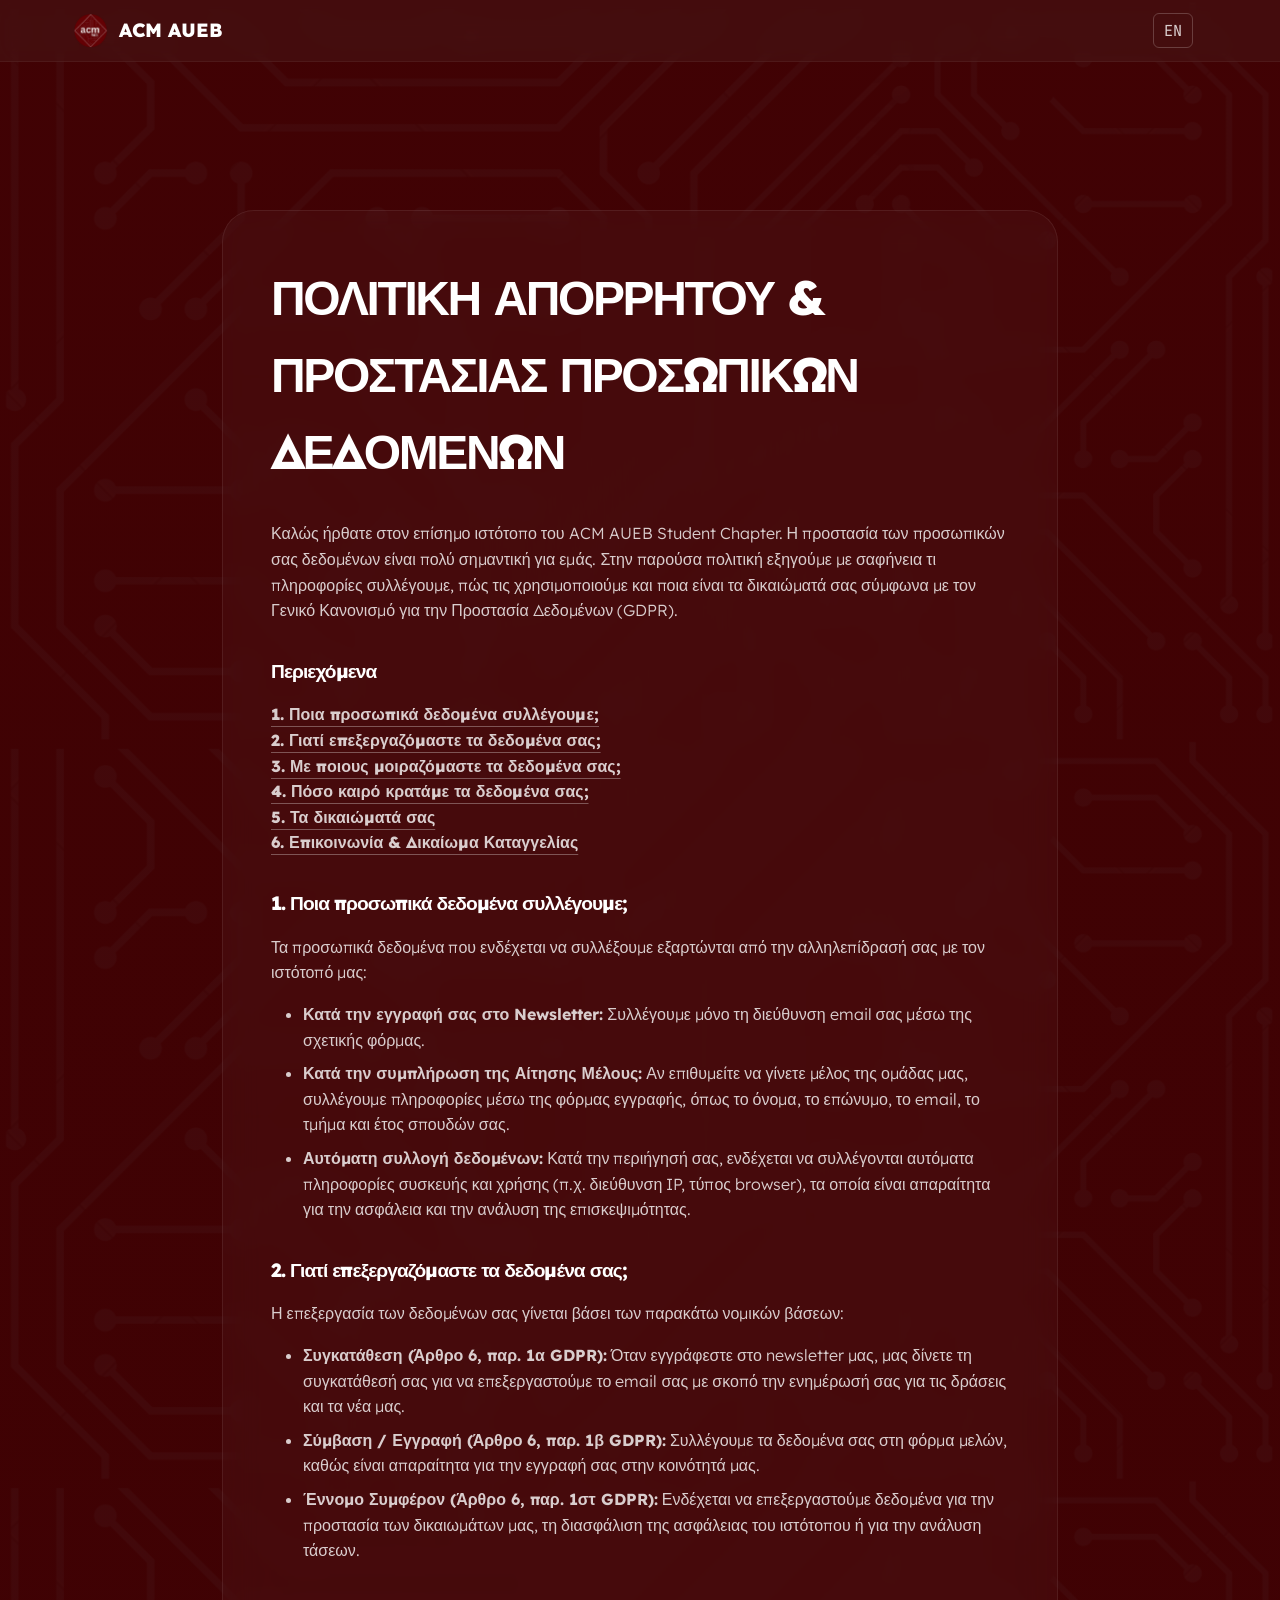
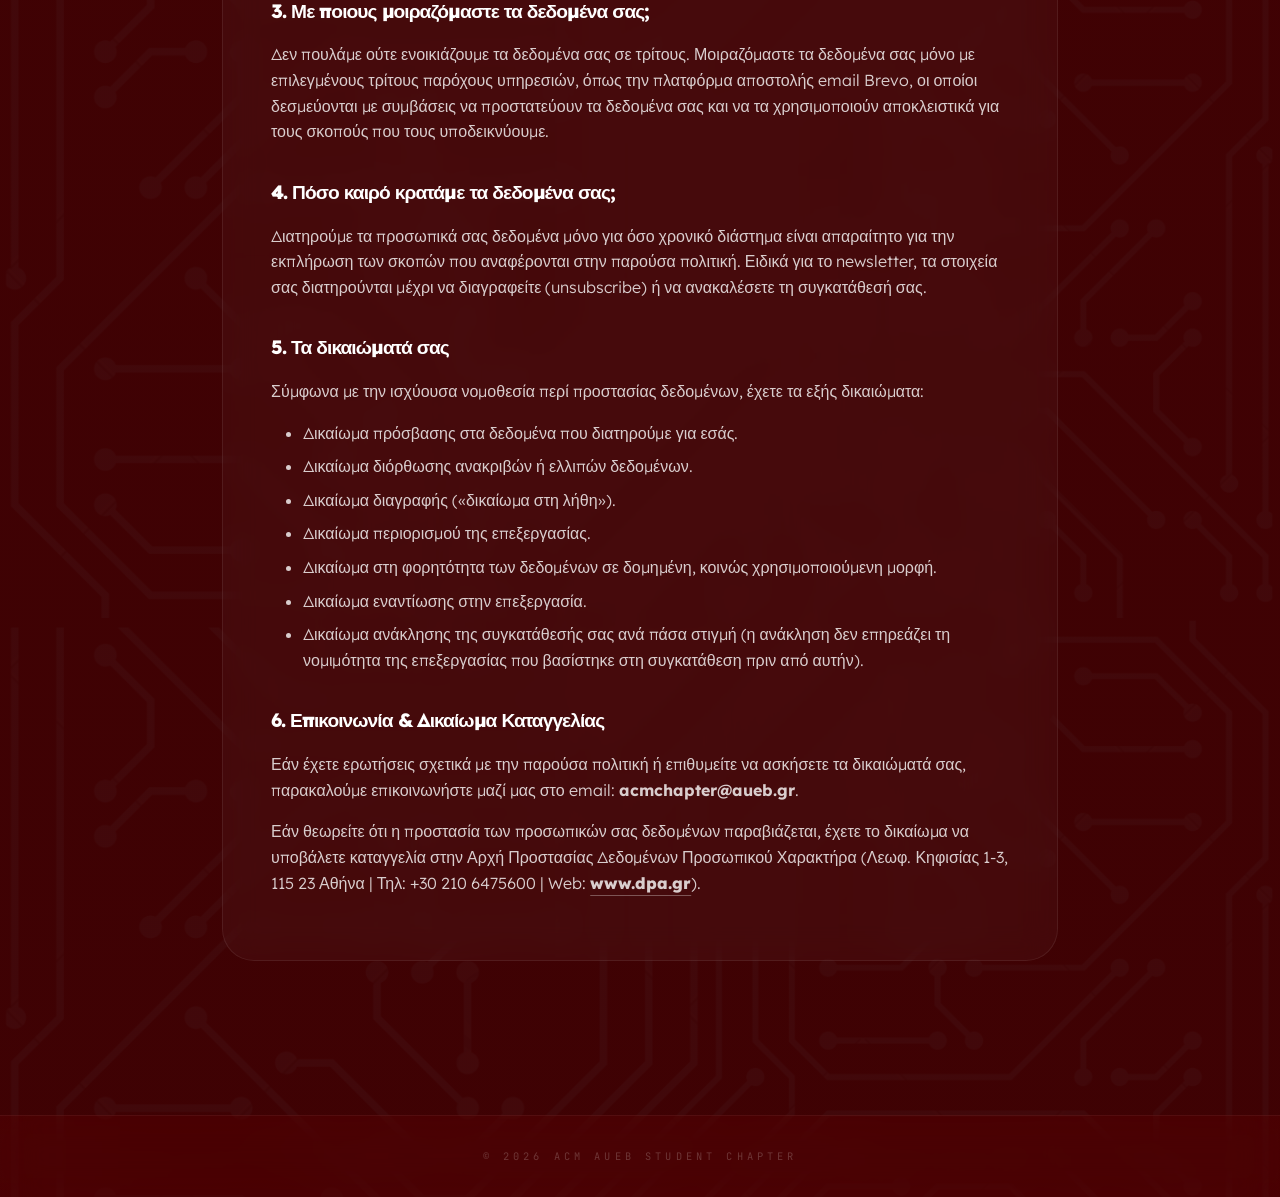
==== policy.html @ 33756ae1 "Initial commit" ====
<!DOCTYPE html>
<html lang="el">
<head>
  <meta charset="UTF-8" />
  <meta name="viewport" content="width=device-width, initial-scale=1.0" />
  <title>Πολιτική Απορρήτου - ACM AUEB Student Chapter</title>
  
  <link rel="preconnect" href="https://fonts.googleapis.com" />
  <link rel="preconnect" href="https://fonts.gstatic.com" crossorigin />
  <link href="https://fonts.googleapis.com/css2?family=JetBrains+Mono:wght@400;700&family=Lexend:wght@300;400;600;800;900&family=Inter:wght@300;400;600&display=swap" rel="stylesheet" />
  <link rel="stylesheet" href="style.css" />
  
  <style>
    .privacy-container {
      max-width: 900px;
      margin: 120px auto 4rem auto;
    }
    .privacy-content h3 {
      font-size: 1.2rem;
      color: var(--text-primary);
      margin-top: 2rem;
      margin-bottom: 1rem;
      text-transform: none;
    }
    .privacy-content p, .privacy-content ul {
      color: var(--text-dim);
      margin-bottom: 1rem;
      font-weight: 300;
    }
    .privacy-content ul {
      padding-left: 2rem;
    }
    .privacy-content li {
      margin-bottom: 0.5rem;
    }
  </style>
</head>
<body>
  
  <nav id="navbar">
    <div class="nav-inner">
      <a href="index.html" class="nav-logo">
        <img src="public/logo.png" alt="ACM AUEB Logo" onerror="this.style.display='none'" />
        <span>ACM <span class="accent">AUEB</span></span>
      </a>
      <ul class="nav-links" style="margin-left: auto;">
        <li><a href="#" class="lang-switch font-mono lang-toggle-btn">EN</a></li>
      </ul>
    </div>
  </nav>

  <section class="privacy-container">
    <div class="glass-card privacy-content">
      <h2 data-i18n="policy_title">Πολιτική Απορρήτου & Προστασίας Προσωπικών Δεδομένων</h2>
      
      <p data-i18n="policy_intro">Καλώς ήρθατε στον επίσημο ιστότοπο του ACM AUEB Student Chapter. Η προστασία των προσωπικών σας δεδομένων είναι πολύ σημαντική για εμάς. Στην παρούσα πολιτική εξηγούμε με σαφήνεια τι πληροφορίες συλλέγουμε, πώς τις χρησιμοποιούμε και ποια είναι τα δικαιώματά σας σύμφωνα με τον Γενικό Κανονισμό για την Προστασία Δεδομένων (GDPR).</p>

      <h3 data-i18n="policy_toc">Περιεχόμενα</h3>
        <a href="#section1" class="accent-link" data-i18n="policy_toc_1">1. Ποια προσωπικά δεδομένα συλλέγουμε;</a><br/>
        <a href="#section2" class="accent-link" data-i18n="policy_toc_2">2. Γιατί επεξεργαζόμαστε τα δεδομένα σας;</a><br/>
        <a href="#section3" class="accent-link" data-i18n="policy_toc_3">3. Με ποιους μοιραζόμαστε τα δεδομένα σας;</a><br/>
        <a href="#section4" class="accent-link" data-i18n="policy_toc_4">4. Πόσο καιρό κρατάμε τα δεδομένα σας;</a><br/>
        <a href="#section5" class="accent-link" data-i18n="policy_toc_5">5. Τα δικαιώματά σας</a><br/>
        <a href="#section6" class="accent-link" data-i18n="policy_toc_6">6. Επικοινωνία & Δικαίωμα Καταγγελίας</a><br/>

      <h3 id="section1" data-i18n="policy_toc_1">1. Ποια προσωπικά δεδομένα συλλέγουμε;</h3>
      <p data-i18n="policy_s1_p">Τα προσωπικά δεδομένα που ενδέχεται να συλλέξουμε εξαρτώνται από την αλληλεπίδρασή σας με τον ιστότοπό μας:</p>
      <ul>
        <li data-i18n="policy_s1_li1"><strong>Κατά την εγγραφή σας στο Newsletter:</strong> Συλλέγουμε μόνο τη διεύθυνση email σας μέσω της σχετικής φόρμας.</li>
        <li data-i18n="policy_s1_li2"><strong>Κατά την συμπλήρωση της Αίτησης Μέλους:</strong> Αν επιθυμείτε να γίνετε μέλος της ομάδας μας, συλλέγουμε πληροφορίες μέσω της φόρμας εγγραφής, όπως το όνομα, το επώνυμο, το email, το τμήμα και έτος σπουδών σας.</li>
        <li data-i18n="policy_s1_li3"><strong>Αυτόματη συλλογή δεδομένων:</strong> Κατά την περιήγησή σας, ενδέχεται να συλλέγονται αυτόματα πληροφορίες συσκευής και χρήσης (π.χ. διεύθυνση IP, τύπος browser), τα οποία είναι απαραίτητα για την ασφάλεια και την ανάλυση της επισκεψιμότητας.</li>
      </ul>

      <h3 id="section2" data-i18n="policy_toc_2">2. Γιατί επεξεργαζόμαστε τα δεδομένα σας;</h3>
      <p data-i18n="policy_s2_p">Η επεξεργασία των δεδομένων σας γίνεται βάσει των παρακάτω νομικών βάσεων:</p>
      <ul>
        <li data-i18n="policy_s2_li1"><strong>Συγκατάθεση (Άρθρο 6, παρ. 1α GDPR):</strong> Όταν εγγράφεστε στο newsletter μας, μας δίνετε τη συγκατάθεσή σας για να επεξεργαστούμε το email σας με σκοπό την ενημέρωσή σας για τις δράσεις και τα νέα μας.</li>
        <li data-i18n="policy_s2_li2"><strong>Σύμβαση / Εγγραφή (Άρθρο 6, παρ. 1β GDPR):</strong> Συλλέγουμε τα δεδομένα σας στη φόρμα μελών, καθώς είναι απαραίτητα για την εγγραφή σας στην κοινότητά μας.</li>
        <li data-i18n="policy_s2_li3"><strong>Έννομο Συμφέρον (Άρθρο 6, παρ. 1στ GDPR):</strong> Ενδέχεται να επεξεργαστούμε δεδομένα για την προστασία των δικαιωμάτων μας, τη διασφάλιση της ασφάλειας του ιστότοπου ή για την ανάλυση τάσεων.</li>
      </ul>

      <h3 id="section3" data-i18n="policy_toc_3">3. Με ποιους μοιραζόμαστε τα δεδομένα σας;</h3>
      <p data-i18n="policy_s3_p">Δεν πουλάμε ούτε ενοικιάζουμε τα δεδομένα σας σε τρίτους. Μοιραζόμαστε τα δεδομένα σας μόνο με επιλεγμένους τρίτους παρόχους υπηρεσιών, όπως την πλατφόρμα αποστολής email Brevo, οι οποίοι δεσμεύονται με συμβάσεις να προστατεύουν τα δεδομένα σας και να τα χρησιμοποιούν αποκλειστικά για τους σκοπούς που τους υποδεικνύουμε.</p>

      <h3 id="section4" data-i18n="policy_toc_4">4. Πόσο καιρό κρατάμε τα δεδομένα σας;</h3>
      <p data-i18n="policy_s4_p">Διατηρούμε τα προσωπικά σας δεδομένα μόνο για όσο χρονικό διάστημα είναι απαραίτητο για την εκπλήρωση των σκοπών που αναφέρονται στην παρούσα πολιτική. Ειδικά για το newsletter, τα στοιχεία σας διατηρούνται μέχρι να διαγραφείτε (unsubscribe) ή να ανακαλέσετε τη συγκατάθεσή σας.</p>

      <h3 id="section5" data-i18n="policy_toc_5">5. Τα δικαιώματά σας</h3>
      <p data-i18n="policy_s5_p">Σύμφωνα με την ισχύουσα νομοθεσία περί προστασίας δεδομένων, έχετε τα εξής δικαιώματα:</p>
      <ul>
        <li data-i18n="policy_s5_li1">Δικαίωμα πρόσβασης στα δεδομένα που διατηρούμε για εσάς.</li>
        <li data-i18n="policy_s5_li2">Δικαίωμα διόρθωσης ανακριβών ή ελλιπών δεδομένων.</li>
        <li data-i18n="policy_s5_li3">Δικαίωμα διαγραφής («δικαίωμα στη λήθη»).</li>
        <li data-i18n="policy_s5_li4">Δικαίωμα περιορισμού της επεξεργασίας.</li>
        <li data-i18n="policy_s5_li5">Δικαίωμα στη φορητότητα των δεδομένων σε δομημένη, κοινώς χρησιμοποιούμενη μορφή.</li>
        <li data-i18n="policy_s5_li6">Δικαίωμα εναντίωσης στην επεξεργασία.</li>
        <li data-i18n="policy_s5_li7">Δικαίωμα ανάκλησης της συγκατάθεσής σας ανά πάσα στιγμή (η ανάκληση δεν επηρεάζει τη νομιμότητα της επεξεργασίας που βασίστηκε στη συγκατάθεση πριν από αυτήν).</li>
      </ul>

      <h3 id="section6" data-i18n="policy_toc_6">6. Επικοινωνία & Δικαίωμα Καταγγελίας</h3>
      <p data-i18n="policy_s6_p1">Εάν έχετε ερωτήσεις σχετικά με την παρούσα πολιτική ή επιθυμείτε να ασκήσετε τα δικαιώματά σας, παρακαλούμε επικοινωνήστε μαζί μας στο email: <strong>acmchapter@aueb.gr</strong>.</p>
      <p data-i18n="policy_s6_p2">Εάν θεωρείτε ότι η προστασία των προσωπικών σας δεδομένων παραβιάζεται, έχετε το δικαίωμα να υποβάλετε καταγγελία στην Αρχή Προστασίας Δεδομένων Προσωπικού Χαρακτήρα (Λεωφ. Κηφισίας 1-3, 115 23 Αθήνα | Τηλ: +30 210 6475600 | Web: <a href="http://www.dpa.gr" class="accent-link" target="_blank">www.dpa.gr</a>).</p>
    </div>
  </section>

  <footer class="glass-footer" style="margin-top: 0; padding-top: 2rem;">
    <div class="footer-copyright font-mono">
      © 2026 ACM AUEB STUDENT CHAPTER
    </div>
  </footer>

  <script src="script.js" defer></script>
</body>
</html>
---- style.css ----
:root {
  --color-space-black: #080303; 
  --color-acm-red: #941019; /*#cc0000*/
  /*--color-acm-bright: #ffffff; #ff6666 */
  --text-primary: #ffffff;
  --text-dim: rgba(255, 255, 255, 0.8);
  --font-sans: 'Lexend', sans-serif;
  --font-mono: 'JetBrains Mono', monospace;
  --transition: all 0.3s ease;
}

/* ─── RESET & BASE ─── */
* { box-sizing: border-box; margin: 0; padding: 0; }
html { scroll-behavior: smooth; }

body {
  background-color: var(--color-space-black);
  background-image: linear-gradient(rgba(10, 2, 2, 0.4), rgba(5, 1, 1, 0.4)), url('public/background for website.png'); 
  
  /* --- ΟΙ ΔΙΟΡΘΩΣΕΙΣ ΓΙΑ ΤΗΝ ΕΙΚΟΝΑ --- */
  background-size: 100% auto; 
  background-repeat: repeat; 
  background-attachment: scroll; 
  background-position: top center;
  
  color: var(--text-primary);
  font-family: var(--font-sans);
  line-height: 1.6;
  overflow-x: hidden;
}

/* ΠΡΟΣΘΗΚΗ: Ο μηχανισμός που κάνει τα χρώματα του background να "ρέουν" αργά */
@keyframes gradientBackground {
  0% { background-position: 0% 50%; }
  50% { background-position: 100% 50%; }
  100% { background-position: 0% 50%; }
}

/* ─── CUSTOM SCROLLBAR ─── */
::-webkit-scrollbar { width: 8px; }
::-webkit-scrollbar-track { background: var(--color-space-black); }
::-webkit-scrollbar-thumb { background: rgba(255,255,255,0.2); border-radius: 10px; }
::-webkit-scrollbar-thumb:hover { background: rgba(255,255,255,0.4); }

/* ─── TYPOGRAPHY & GLOWS ─── */
h1, h2, h3, h4 { font-family: var(--font-sans); font-weight: 800; text-transform: uppercase; letter-spacing: -0.05em; }
h1 { font-size: clamp(2.5rem, 6vw, 4.5rem); line-height: 1.1; margin-bottom: 1rem; }
h2 { font-size: clamp(2rem, 5vw, 3rem); margin-bottom: 2rem; }
.font-mono { font-family: var(--font-mono); }
.text-dim { color: var(--text-dim); }
.text-center { text-align: center; }
.mb-5 { margin-bottom: 2.5rem; }

.accent { color: var(--text-primary); }
.section-label { font-size: 0.85rem; color: var(--text-primary); letter-spacing: 2px; display: block; margin-bottom: 0.5rem; }

.glow-text { text-shadow: 0 0 10px rgba(255, 255, 255, 0.3), 0 0 20px rgba(0, 0, 0, 0.5); }
.accent.glow-text { text-shadow: 0 0 15px rgba(212, 83, 79, 0.5); }

/* ─── LAYOUT & UTILITIES ─── */
section, footer, h1, h2, h3,[id], p {
  scroll-margin-top: 90px;
}

section { 
  padding: clamp(4rem, 10vh, 8rem) 2rem; 
  max-width: 1200px; 
  margin: 0 auto; 
}

.reveal { opacity: 0; transform: translateY(30px); transition: opacity 0.8s ease, transform 0.8s ease; }
.reveal.visible { opacity: 1; transform: translateY(0); }

/* ─── NAVIGATION ─── */
#navbar {
  position: fixed; top: 0; width: 100%; z-index: 1000;
  background: rgba(72, 23, 23, 0.558); backdrop-filter: blur(12px); border-bottom: 1px solid rgba(255,255,255,0.05);
}
#navbar .nav-inner { max-width: 1200px; margin: 0 auto; display: flex; justify-content: space-between; align-items: center; padding: 0.8rem 2rem; }
.nav-logo { display: flex; align-items: center; gap: 10px; text-decoration: none; color: white; font-weight: 800; font-size: 1.2rem; }
.nav-logo img { height: 35px; width: auto; object-fit: contain; }
.nav-links { display: flex; list-style: none; gap: 2.5rem; }
.nav-links a { text-decoration: none; color: var(--text-dim); font-weight: 400; transition: var(--transition); }
.nav-links a.active, .nav-links a:hover { color: white; }
.nav-cta { background: var(--color-acm-red); padding: 8px 20px; border-radius: 6px; text-decoration: none; color: white; font-weight: 600; transition: var(--transition); }
.nav-cta:hover { background: rgb(212, 83, 79); box-shadow: 0 0 15px rgba(212, 83, 79, 0.4); }

.hamburger { display: none; cursor: pointer; background: none; border: none; }
.hamburger span { display: block; width: 22px; height: 2px; background: white; margin: 4px 0; transition: 0.3s; }
.mobile-menu { display: none; }


/* ─── NEW HERO SECTION (FLEXBOX) ─── */
.hero-section { 
  min-height: 75vh; 
  display: flex; 
  align-items: center; 
  justify-content: center; 
  padding-top: 100px; 
}

.hero-layout {
  display: flex;
  align-items: center;       
  justify-content: space-between; 
  width: 100%;
  max-width: 1200px;
  margin: 0 auto;
  gap: 1rem;                 
}

.hero-text-block {
  flex: 1;
  text-align: left;          
}

.hero-text-block h1 {
  margin-bottom: 1.5rem;     
}

.hero-sub { 
  font-size: clamp(1rem, 2vw, 1.5rem); 
  color: var(--text-dim); 
  display: block; 
  letter-spacing: 0; 
  line-height: 1.8;
}

.hero-logo-block {
  flex: 1;
  display: flex;
  justify-content: center;   
}

.hero-logo-block img {
  max-width: 100%;
  height: 220px; 
  width: auto; 
  filter: drop-shadow(0 0 25px rgba(255, 255, 255, 0.15));
}


/* ─── GLASSMORPHISM CARDS (About Section) ─── */
.glass-card {
  background: rgba(255, 255, 255, 0.03);
  backdrop-filter: blur(16px);
  -webkit-backdrop-filter: blur(16px);
  border: 1px solid rgba(255, 255, 255, 0.08);
  border-radius: 2rem;
  padding: 3rem;
  position: relative;
  overflow: hidden;
}

.relative-container { position: relative; }
.orb { position: absolute; border-radius: 50%; filter: blur(80px); z-index: 0; opacity: 0.5; }
.orb-red { display: none; }
.orb-white { width: 200px; height: 200px; background: rgba(255,255,255,0.1); bottom: -100px; right: -100px; }
.card-content { position: relative; z-index: 10; }

.about-text { font-size: 1.1rem; color: var(--text-dim); line-height: 1.8; font-weight: 300; max-width: 800px; margin: 0 auto; text-align: center; }
.about-text p { margin-bottom: 1.5rem; }
.accent-link { color: var(--text-dim); font-weight: 800; text-decoration: underline; text-underline-offset: 6px; text-decoration-color: rgba(255,255,255,0.3); transition: var(--transition); }
.accent-link:hover { color: white; text-decoration-color: white; }

/* ─── TERMINAL TIMELINE (Centered) ─── */
.git-log-container { position: relative; padding: 2rem 0; max-width: 1000px; margin: 0 auto; }

.timeline-spine { 
  position: absolute; left: 50%; top: 0; bottom: 0; 
  width: 2px; background-color: rgba(212, 83, 79, 0.2); 
  transform: translateX(-50%); z-index: 1; 
}

.timeline-event { position: relative; display: flex; margin-bottom: 5rem; width: 100%; }
.timeline-event .event-content { width: calc(50% - 50px); }

.timeline-event .timeline-node { 
  position: absolute; left: 50%; top: 0; width: 20px; height: 20px; 
  border: 3px solid var(--color-acm-red); border-radius: 50%; 
  background-color: var(--color-space-black); z-index: 2; 
  transition: var(--transition); transform: translateX(-50%); 
}
.timeline-event.active .timeline-node { background-color: var(--text-primary); border-color: var(--text-primary); box-shadow: 0 0 15px rgba(212, 83, 79, 0.6); }

/* Left/Right Alternation */
.timeline-event:nth-child(odd) { justify-content: flex-end; }
.timeline-event:nth-child(even) { justify-content: flex-start; text-align: right; }
.timeline-event:nth-child(even) .command-box { flex-direction: row-reverse; }

/* Timeline Typography */
.event-date { font-family: var(--font-mono); color: white; font-weight: 700; margin-bottom: 0.8rem; font-size: 1rem; }
.event-title { font-size: 1.5rem; color: var(--text-primary); margin: 1.5rem 0 0.5rem; text-transform: uppercase; letter-spacing: 1px; }
.event-description { color: var(--text-dim); line-height: 1.6; font-size: 0.95rem; }

/* Command Box */
.command-box { 
  background: rgba(20, 20, 20, 0.85); backdrop-filter: blur(8px);
  padding: 1rem 1.2rem; border-radius: 6px; 
  border: 1px solid rgba(255, 255, 255, 0.05);
  display: flex; justify-content: space-between; align-items: center;
  flex-wrap: wrap; gap: 10px;
}
.command-text { font-family: var(--font-mono); color: #d1d5db; font-size: 0.85rem; }
.command-status { display: flex; align-items: center; gap: 10px; font-family: var(--font-mono); font-size: 0.8rem; }
.status-check { color: #10b981; font-weight: 900; }
.status-tag { color: #ff4d4d; background: rgba(212, 83, 79, 0.1); padding: 2px 6px; border-radius: 4px; border: 1px solid rgba(212, 83, 79, 0.3); }


/* ─── STACKED CARDS CAROUSEL*/
.stacked-cards-container {
  position: relative;
  height: 500px;
  display: flex;
  align-items: center;
  justify-content: center;
  margin: 2rem auto;
  max-width: 1000px;
  perspective: 1000px; 
}

.cards-wrapper {
  position: relative;
  width: 100%;
  max-width: 400px;
  height: 100%;
  display: flex;
  align-items: center;
  justify-content: center;
  transform-style: preserve-3d;
}

.stacked-card {
  position: absolute;
  width: 100%;
  padding: 2.5rem;
  transition: all 0.6s cubic-bezier(0.25, 0.8, 0.25, 1);
  display: flex;
  flex-direction: column;
  align-items: flex-start;
  will-change: transform, opacity;
  box-shadow: 0 15px 35px rgba(0, 0, 0, 0.3);
}

/* ─── CLASS STATES ΠΟΥ ΕΛΕΓΧΕΙ ΤΟ JS ─── */
.card-active {
  transform: translateX(0) scale(1) rotateY(0);
  opacity: 1;
  z-index: 20;
  pointer-events: auto; /* Μόνο η μεσαία κάρτα πατιέται */
}

.card-left {
  transform: translateX(-70%) scale(0.8) rotateY(15deg);
  opacity: 0.7;
  z-index: 10;
  pointer-events: none;
}

.card-right {
  transform: translateX(70%) scale(0.8) rotateY(-15deg);
  opacity: 0.7;
  z-index: 10;
  pointer-events: none;
}

/* ─── ΚΟΥΜΠΙΑ ΚΑΙ INDICATORS ─── */
.nav-btn {
  position: absolute; top: 50%; transform: translateY(-50%); z-index: 30;
  background: rgba(255, 255, 255, 0.05); border: 1px solid rgba(255, 255, 255, 0.1); color: white;
  width: 50px; height: 50px; border-radius: 50%; display: flex; align-items: center; justify-content: center;
  cursor: pointer; transition: var(--transition);
}
.nav-btn:hover { background: rgba(255, 255, 255, 0.15); border-color: white; transform: translateY(-50%) scale(1.1); }
.prev-btn { left: 0; }
.next-btn { right: 0; }
@media (min-width: 769px) { 
  .prev-btn { left: 2rem; } 
  .next-btn { right: 2rem; } 
}

.card-indicators { display: flex; justify-content: center; gap: 10px; margin-top: -1rem; z-index: 20; position: relative;}
.indicator { width: 8px; height: 8px; border-radius: 50%; background: rgba(255, 255, 255, 0.2); border: none; cursor: pointer; transition: all 0.3s ease; }
.indicator.active { width: 32px; border-radius: 4px; background: white; }

/* ─── ΕΣΩΤΕΡΙΚΑ ΣΤΥΛ ΚΑΡΤΑΣ ─── */
.card-glow { position: absolute; top: 0; right: 0; width: 140px; height: 140px; border-radius: 50%; filter: blur(55px); opacity: 0.08; transition: opacity 0.4s; pointer-events: none; }
.stacked-card.card-active:hover .card-glow { opacity: 0.2; }
.glow-white { background: linear-gradient(to bottom right, #ffffff, #aaaaaa); }
.glow-dark { background: linear-gradient(to bottom right, #777777, #111111); }
.icon-box { width: 56px; height: 56px; border-radius: 16px; background: rgba(255,255,255,0.05); border: 1px solid rgba(255,255,255,0.1); display: flex; align-items: center; justify-content: center; margin-bottom: 2rem; transition: border-color 0.4s; }
.stacked-card.card-active:hover .icon-box { border-color: rgba(255,255,255,0.5); }
.icon-box svg { color: white; transition: transform 0.4s; }
.stacked-card.card-active:hover .icon-box svg { transform: scale(1.1); }
.stacked-card h3 { font-size: 1.5rem; margin-bottom: 1rem; letter-spacing: -0.02em; }
.stacked-card p { flex-grow: 1; margin-bottom: 2.5rem; font-weight: 300; }
.card-link { display: flex; align-items: center; gap: 12px; font-size: 0.75rem; font-weight: 700; letter-spacing: 2px; color: rgba(255,255,255,0.4); text-transform: uppercase; transition: color 0.4s; cursor: pointer; }
.stacked-card.card-active:hover .card-link { color: white; }
.link-line { width: 32px; height: 2px; background: rgba(255,255,255,0.2); transition: width 0.4s, background 0.4s; }
.stacked-card.card-active:hover .link-line { width: 48px; background: white; }


/* ─── JOIN SECTION ─── */
.join-section { display: flex; justify-content: space-between; align-items: center; gap: 4rem; flex-wrap: wrap; }
.join-content { flex: 1; min-width: 300px; }
.join-content p { font-size: 1.1rem; color: var(--text-dim); font-weight: 600; }

.btn-mega {
  background: linear-gradient(150deg, var(--color-acm-red), #ab3d3d);
  color: white; padding: 1.5rem 3rem; border-radius: 50px;
  font-weight: 900; font-size: 1.1rem; letter-spacing: 2px; text-decoration: none;
  border-bottom: 4px solid rgba(0,0,0,0.3);
  display: flex; align-items: center; gap: 10px;
  box-shadow: 0 10px 30px -5px rgba(212, 83, 79, 0.4);
  transition: all 0.3s cubic-bezier(0.4, 0, 0.2, 1);
}
.btn-mega:hover { transform: translateY(-5px) scale(1.02); box-shadow: 0 20px 40px -10px rgba(212, 83, 79, 0.6); }

/* ─── FOOTER ─── */
.glass-footer { background: rgba(139, 0, 0, 0.15); backdrop-filter: blur(20px); border-top: 1px solid rgba(255,255,255,0.05); padding: 4rem 2rem 2rem; margin-top: 4rem; }
.footer-inner { max-width: 1200px; margin: 0 auto; display: flex; justify-content: space-around; flex-wrap: wrap; gap: 3rem; margin-bottom: 4rem; }
.footer-brand { display: flex; align-items: center; gap: 2rem; max-width: 400px; }
.footer-brand img { width: 80px; height: 80px; object-fit: contain; }
.footer-social { display: flex; flex-direction: column; gap: 1rem; font-size: 0.9rem; }
.footer-social a { color: var(--text-dim); text-decoration: none; transition: color 0.3s; }
.footer-social a:hover { color: white; }
.footer-copyright { text-align: center; font-size: 0.65rem; letter-spacing: 0.4em; color: rgba(255,255,255,0.2); }

/* --- Στοίχιση Εικονιδίων και Κειμένου στα Social Links --- */
.social-link {
  display: flex;
  align-items: center;
  gap: 10px; 
  transition: all 0.3s ease;
}
.social-link:hover svg {
  stroke: var(--text-primary);
  transform: scale(1.1);
}
.social-link:hover .discord-icon {
  fill: var(--text-primary);
}


/* ─── PADDING ADJUSTMENTS ─── */
#hero {
  padding-bottom: 1rem; 
}
#about {
  padding-top: 1rem; 
}


/* ─── RESPONSIVENESS (All Mobile Rules Grouped Here) ─── */
@media (max-width: 768px) {
  /* Nav & Footer */
  .nav-links, .nav-cta { display: none !important; }

  .hamburger { display: block; }
  .mobile-menu { 
    position: absolute; 
    top: 100%; 
    left: 0; 
    width: 100%; 
    background: rgba(40, 10, 10, 0.95); 
    backdrop-filter: blur(12px);
    padding: 2rem; 
    border-bottom: 1px solid rgba(255,255,255,0.1); 
  }
  .mobile-menu.active { display: block; }
  .mobile-menu li { margin-bottom: 1.5rem; text-align: center; list-style: none; }
  .mobile-menu a { text-decoration: none; color: white; font-size: 1.1rem; }
  .join-section { flex-direction: column; text-align: center; }
  .footer-inner { flex-direction: column; align-items: center; text-align: center; }
  .footer-brand { flex-direction: column; }
  
  /* Hero Flexbox Override */
  .hero-layout {
    flex-direction: column;
    text-align: center;
    gap: 2.5rem;
  }
  .hero-text-block {
    text-align: center;
  }
  .hero-logo-block img {
    width: 280px; 
  }

  /* Cards Override */
  .card-left { transform: translateX(-40%) scale(0.8) rotateY(0); }
  .card-right { transform: translateX(40%) scale(0.8) rotateY(0); }

  /* Timeline Override */
  .timeline-spine { left: 20px; transform: none; }
  .timeline-event .timeline-node { left: 20px; transform: translateX(-50%); }
  .timeline-event:nth-child(odd), .timeline-event:nth-child(even) { justify-content: flex-end; text-align: left; }
  .timeline-event .event-content { width: calc(100% - 50px); }
  .timeline-event:nth-child(even) .command-box { flex-direction: row; }
}




/* --- NEWSLETTER SECTION --- */
.newsletter-section {
  padding: 0.1rem 1rem;
  display: flex;
  justify-content: center;
  align-items: center;
}


.newsletter-form {
  display: flex;
  gap: 10px;
  margin-top: 1rem;
  justify-content: center;
}

.newsletter-form input {
  padding: 12px 20px;
  border-radius: 8px;
  border: 1px solid rgba(255, 255, 255, 0.2);
  background: rgba(255, 255, 255, 0.1);
  color: #fff;
  outline: none;
  flex: 1;
  max-width: 350px;
  font-family: inherit;
}

.newsletter-form input::placeholder {
  color: rgba(255, 255, 255, 0.6);
}

.agree-terms {
  font-size: 0.8rem;
  margin-top: 15px;
  opacity: 0.7;
}

/* Ανταπόκριση για κινητά (Mobile Responsiveness) */
@media (max-width: 600px) {
  .newsletter-form {
    flex-direction: column;
    align-items: center;
  }
  .newsletter-form input {
    width: 100%;
    max-width: 100%;
  }
  .newsletter-form button {
    width: 100%;
  }
}

  /* --- Στυλ για το κουμπί του Newsletter (Ίδια εμφάνιση με το ΓΙΝΕ ΜΕΛΟΣ) --- */
.newsletter-form button {
  background: var(--color-acm-red);
  color: white;
  font-family: inherit;
  font-weight: 600;
  font-size: 0.95rem;
  padding: 12px 14px; /* 12px για να έχει ακριβώς το ίδιο ύψος με το πεδίο του email δίπλα του */
  border: none;
  border-radius: 6px;
  cursor: pointer;
  transition: var(--transition);
  white-space: nowrap; /* Αποτρέπει την αλλαγή γραμμής στο κείμενο του κουμπιού */
}
.newsletter-form button:hover {
  background: rgb(212, 83, 79);
  box-shadow: 0 0 15px rgba(212, 83, 79, 0.4);
  transform: translateY(-2px); 
}



/* --- LANGUAGE SWITCHER --- */
.lang-switch {
  color: var(--text-dim);
  text-decoration: none;
  font-size: 0.95rem;
  font-weight: 700;
  margin-right: 15px;
  margin-left: 10px;
  padding: 6px 10px;
  border: 1px solid rgba(255, 255, 255, 0.2);
  border-radius: 6px;
  transition: var(--transition);
}

.lang-switch:hover {
  color: white;
  border-color: white;
  background: rgba(255, 255, 255, 0.1);
}

.lang-switch-mobile {
  display: inline-block;
  margin-top: 1rem;
  padding: 8px 16px;
  background: rgba(255, 255, 255, 0.1);
  border-radius: 6px;
  border: 1px solid rgba(255, 255, 255, 0.2);
}

@media (max-width: 900px) {
  .lang-switch {
    margin-right: 10px;
  }
}
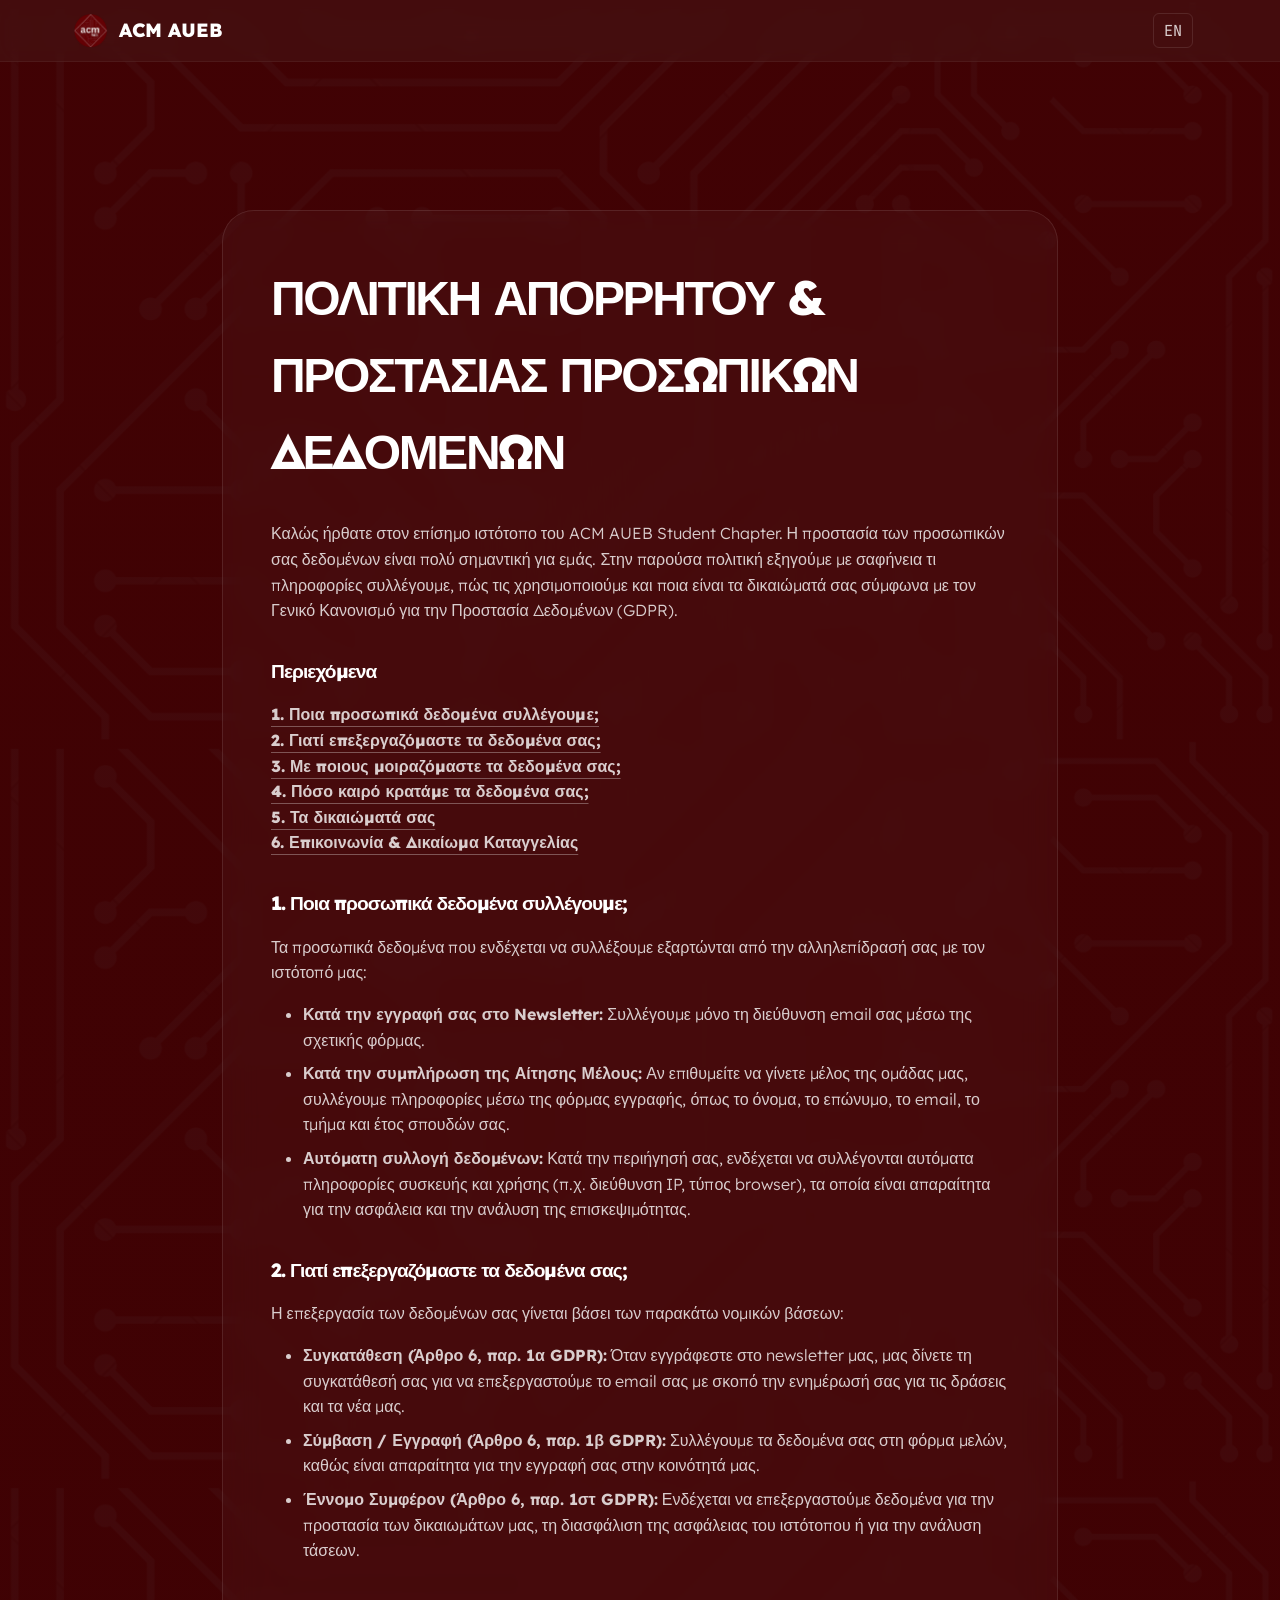
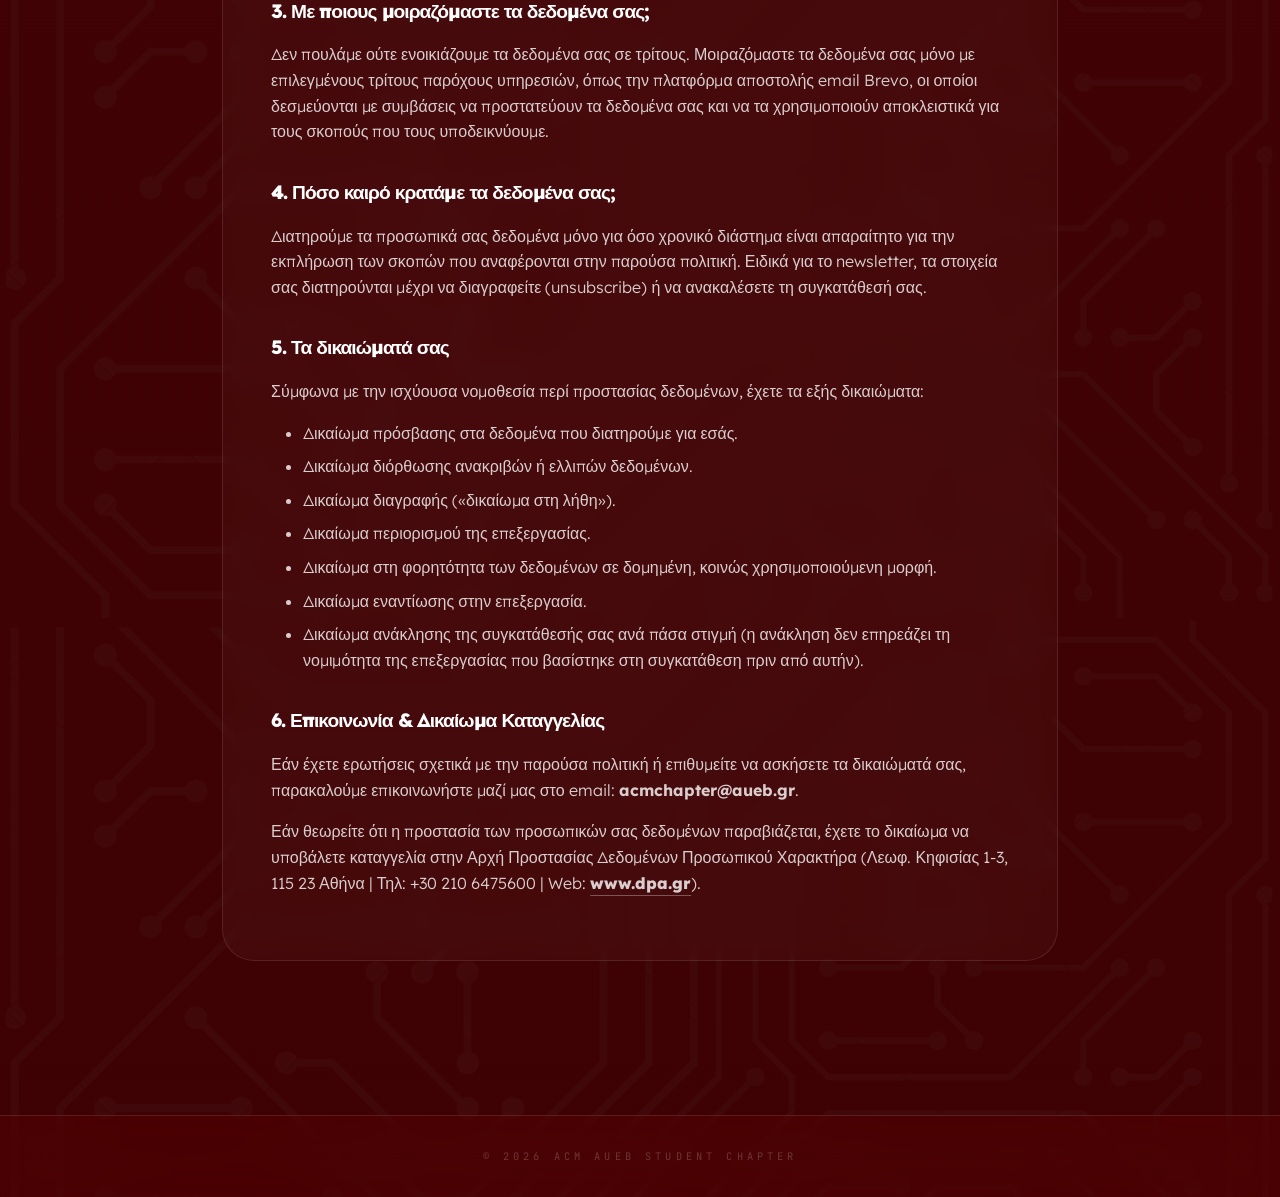
==== commit b0f88a49: "feat: refactor repo structure" ====
--- a/policy.html
+++ b/policy.html
@@ -40,7 +40,7 @@
   <nav id="navbar">
     <div class="nav-inner">
       <a href="index.html" class="nav-logo">
-        <img src="public/logo.png" alt="ACM AUEB Logo" onerror="this.style.display='none'" />
+        <img src="public/images/logo.png" alt="ACM AUEB Logo" onerror="this.style.display='none'" />
         <span>ACM <span class="accent">AUEB</span></span>
       </a>
       <ul class="nav-links" style="margin-left: auto;">
--- a/style.css
+++ b/style.css
@@ -1,177 +1,147 @@
+/* Variables & Base Styles */
 :root {
   --color-space-black: #080303; 
-  --color-acm-red: #941019; /*#cc0000*/
-  /*--color-acm-bright: #ffffff; #ff6666 */
+  --color-acm-red: #941019;
+  --color-acm-coral: #d4534f; /* Solid rgb(212, 83, 79) */
+  --rgb-acm-coral: 212, 83, 79; /* For custom rgba() opacities */
+  --color-acm-glow: rgba(212, 83, 79, 0.4); /* Standard 40% glow */
   --text-primary: #ffffff;
   --text-dim: rgba(255, 255, 255, 0.8);
   --font-sans: 'Lexend', sans-serif;
   --font-mono: 'JetBrains Mono', monospace;
-  --transition: all 0.3s ease;
-}
-
-/* ─── RESET & BASE ─── */
+  --transition: 0.3s ease;
+  --surface-glass: rgba(255, 255, 255, 0.05);
+  --border-subtle: rgba(255, 255, 255, 0.1);
+}
+
 * { box-sizing: border-box; margin: 0; padding: 0; }
 html { scroll-behavior: smooth; }
 
 body {
   background-color: var(--color-space-black);
-  background-image: linear-gradient(rgba(10, 2, 2, 0.4), rgba(5, 1, 1, 0.4)), url('public/background for website.png'); 
-  
-  /* --- ΟΙ ΔΙΟΡΘΩΣΕΙΣ ΓΙΑ ΤΗΝ ΕΙΚΟΝΑ --- */
+  background-image: linear-gradient(rgba(10, 2, 2, 0.4), rgba(5, 1, 1, 0.4)), url('public/images/background.png'); 
   background-size: 100% auto; 
-  background-repeat: repeat; 
-  background-attachment: scroll; 
   background-position: top center;
-  
   color: var(--text-primary);
   font-family: var(--font-sans);
   line-height: 1.6;
   overflow-x: hidden;
 }
-
-/* ΠΡΟΣΘΗΚΗ: Ο μηχανισμός που κάνει τα χρώματα του background να "ρέουν" αργά */
-@keyframes gradientBackground {
-  0% { background-position: 0% 50%; }
-  50% { background-position: 100% 50%; }
-  100% { background-position: 0% 50%; }
-}
-
-/* ─── CUSTOM SCROLLBAR ─── */
+a {text-decoration: none; color: inherit;}
+
+/* custom scrollbar */
 ::-webkit-scrollbar { width: 8px; }
 ::-webkit-scrollbar-track { background: var(--color-space-black); }
 ::-webkit-scrollbar-thumb { background: rgba(255,255,255,0.2); border-radius: 10px; }
 ::-webkit-scrollbar-thumb:hover { background: rgba(255,255,255,0.4); }
 
-/* ─── TYPOGRAPHY & GLOWS ─── */
+/* Typography & Global Utilities */
 h1, h2, h3, h4 { font-family: var(--font-sans); font-weight: 800; text-transform: uppercase; letter-spacing: -0.05em; }
 h1 { font-size: clamp(2.5rem, 6vw, 4.5rem); line-height: 1.1; margin-bottom: 1rem; }
 h2 { font-size: clamp(2rem, 5vw, 3rem); margin-bottom: 2rem; }
+
 .font-mono { font-family: var(--font-mono); }
 .text-dim { color: var(--text-dim); }
 .text-center { text-align: center; }
 .mb-5 { margin-bottom: 2.5rem; }
-
 .accent { color: var(--text-primary); }
 .section-label { font-size: 0.85rem; color: var(--text-primary); letter-spacing: 2px; display: block; margin-bottom: 0.5rem; }
 
 .glow-text { text-shadow: 0 0 10px rgba(255, 255, 255, 0.3), 0 0 20px rgba(0, 0, 0, 0.5); }
-.accent.glow-text { text-shadow: 0 0 15px rgba(212, 83, 79, 0.5); }
-
-/* ─── LAYOUT & UTILITIES ─── */
-section, footer, h1, h2, h3,[id], p {
-  scroll-margin-top: 90px;
-}
-
-section { 
-  padding: clamp(4rem, 10vh, 8rem) 2rem; 
-  max-width: 1200px; 
-  margin: 0 auto; 
-}
-
+.accent.glow-text { text-shadow: 0 0 15px rgba(var(--rgb-acm-coral), 0.5); }
+
+[id] { scroll-margin-top: 90px; }
+section {padding: clamp(4rem, 10vh, 8rem) 2rem;}
+section, #navbar .nav-inner, .hero-layout, .footer-inner {max-width: 1200px; margin: 0 auto; }
+
+/* flex centering */
+.newsletter-section,
+.hero-section,
+.stacked-cards-container,
+.cards-wrapper,
+.nav-btn,
+.icon-box {
+  display: flex;
+  align-items: center;
+  justify-content: center;
+}
 .reveal { opacity: 0; transform: translateY(30px); transition: opacity 0.8s ease, transform 0.8s ease; }
 .reveal.visible { opacity: 1; transform: translateY(0); }
 
-/* ─── NAVIGATION ─── */
-#navbar {
-  position: fixed; top: 0; width: 100%; z-index: 1000;
-  background: rgba(72, 23, 23, 0.558); backdrop-filter: blur(12px); border-bottom: 1px solid rgba(255,255,255,0.05);
-}
-#navbar .nav-inner { max-width: 1200px; margin: 0 auto; display: flex; justify-content: space-between; align-items: center; padding: 0.8rem 2rem; }
-.nav-logo { display: flex; align-items: center; gap: 10px; text-decoration: none; color: white; font-weight: 800; font-size: 1.2rem; }
-.nav-logo img { height: 35px; width: auto; object-fit: contain; }
-.nav-links { display: flex; list-style: none; gap: 2.5rem; }
-.nav-links a { text-decoration: none; color: var(--text-dim); font-weight: 400; transition: var(--transition); }
-.nav-links a.active, .nav-links a:hover { color: white; }
-.nav-cta { background: var(--color-acm-red); padding: 8px 20px; border-radius: 6px; text-decoration: none; color: white; font-weight: 600; transition: var(--transition); }
-.nav-cta:hover { background: rgb(212, 83, 79); box-shadow: 0 0 15px rgba(212, 83, 79, 0.4); }
-
-.hamburger { display: none; cursor: pointer; background: none; border: none; }
-.hamburger span { display: block; width: 22px; height: 2px; background: white; margin: 4px 0; transition: 0.3s; }
-.mobile-menu { display: none; }
-
-
-/* ─── NEW HERO SECTION (FLEXBOX) ─── */
-.hero-section { 
-  min-height: 75vh; 
-  display: flex; 
-  align-items: center; 
-  justify-content: center; 
-  padding-top: 100px; 
-}
-
-.hero-layout {
-  display: flex;
-  align-items: center;       
-  justify-content: space-between; 
-  width: 100%;
-  max-width: 1200px;
-  margin: 0 auto;
-  gap: 1rem;                 
-}
-
-.hero-text-block {
-  flex: 1;
-  text-align: left;          
-}
-
-.hero-text-block h1 {
-  margin-bottom: 1.5rem;     
-}
-
-.hero-sub { 
-  font-size: clamp(1rem, 2vw, 1.5rem); 
-  color: var(--text-dim); 
-  display: block; 
-  letter-spacing: 0; 
-  line-height: 1.8;
-}
-
-.hero-logo-block {
-  flex: 1;
-  display: flex;
-  justify-content: center;   
-}
-
-.hero-logo-block img {
-  max-width: 100%;
-  height: 220px; 
-  width: auto; 
-  filter: drop-shadow(0 0 25px rgba(255, 255, 255, 0.15));
-}
-
-
-/* ─── GLASSMORPHISM CARDS (About Section) ─── */
+/* glassmorphism cards */
 .glass-card {
   background: rgba(255, 255, 255, 0.03);
   backdrop-filter: blur(16px);
   -webkit-backdrop-filter: blur(16px);
-  border: 1px solid rgba(255, 255, 255, 0.08);
+  border: 1px solid var(--border-subtle);
   border-radius: 2rem;
   padding: 3rem;
   position: relative;
-  overflow: hidden;
-}
-
+  overflow: hidden; 
+}
 .relative-container { position: relative; }
+.card-content { position: relative; z-index: 10; }
 .orb { position: absolute; border-radius: 50%; filter: blur(80px); z-index: 0; opacity: 0.5; }
-.orb-red { display: none; }
-.orb-white { width: 200px; height: 200px; background: rgba(255,255,255,0.1); bottom: -100px; right: -100px; }
-.card-content { position: relative; z-index: 10; }
-
+.orb-white { width: 200px; height: 200px; background: var(--border-subtle); bottom: -100px; right: -100px; }
+
+/* shared (red) buttons */
+.nav-cta, .newsletter-form button{
+  background: var(--color-acm-red);
+  color: var(--text-primary);
+  font-family: inherit;
+  font-weight: 600;
+  border: none;
+  border-radius: 6px;
+  cursor: pointer;
+  transition: var(--transition);
+}
+.nav-cta:hover,.newsletter-form button:hover{
+  background: var(--color-acm-coral); 
+  box-shadow: 0 0 15px var(--color-acm-glow);}
+
+/* Navigation */
+#navbar {
+  position: fixed; top: 0; width: 100%; z-index: 1000; -webkit-backdrop-filter: blur(12px);
+  background: rgba(72, 23, 23, 0.558); backdrop-filter: blur(12px); border-bottom: 1px solid var(--surface-glass);
+}
+#navbar .nav-inner {display: flex; justify-content: space-between; align-items: center; padding: 0.8rem 2rem; }
+.nav-logo { display: flex; align-items: center; gap: 10px;color: var(--text-primary); font-weight: 800; font-size: 1.2rem; }
+.nav-logo img { height: 35px; width: auto; object-fit: contain; }
+.nav-links { display: flex; list-style: none; gap: 2.5rem; }
+.nav-links a {color: var(--text-dim); font-weight: 400; transition: var(--transition); }
+.nav-links a.active, .nav-links a:hover { color:var(--text-primary); }
+.nav-cta {padding: 8px 20px;}
+
+/* language switcher */
+.lang-switch, .lang-switch-mobile {border: 1px solid var(--border-subtle); border-radius: 6px; transition: var(--transition);}
+.lang-switch {color: var(--text-dim); font-size: 0.95rem; font-weight: 700; margin-right: 15px; margin-left: 10px; padding: 6px 10px;}
+.lang-switch-mobile {display: inline-block; margin-top: 1rem; padding: 8px 16px; background: var(--surface-glass);}
+.lang-switch:hover {color: var(--text-primary); border-color: var(--text-primary); background: var(--surface-glass);}
+
+/* mobile hamburger */
+.hamburger { display: none; cursor: pointer; background: none; border: none; }
+.hamburger span { display: block; width: 22px; height: 2px; background: var(--text-primary); margin: 4px 0; transition: var(--transition); }
+.mobile-menu { display: none; }
+
+/* Hero & About Section */
+#hero {padding-bottom: 1rem;}
+.hero-section {min-height: 75vh; padding-top: 100px;}
+.hero-layout {display: flex; align-items: center;justify-content: space-between; width: 100%; gap: 1rem;}
+.hero-text-block {flex: 1;text-align: left;}
+.hero-text-block h1 {margin-bottom: 1.5rem;}
+.hero-sub {font-size: clamp(1rem, 2vw, 1.5rem);color: var(--text-dim);display: block;letter-spacing: 0;line-height: 1.8;}
+.hero-logo-block {flex: 1;display: flex;justify-content: center;}
+.hero-logo-block img {max-width: 100%;height: 220px;width: auto;filter: drop-shadow(0 0 25px rgba(255, 255, 255, 0.15));}
+
+#about {padding-top: 1rem;}
 .about-text { font-size: 1.1rem; color: var(--text-dim); line-height: 1.8; font-weight: 300; max-width: 800px; margin: 0 auto; text-align: center; }
 .about-text p { margin-bottom: 1.5rem; }
 .accent-link { color: var(--text-dim); font-weight: 800; text-decoration: underline; text-underline-offset: 6px; text-decoration-color: rgba(255,255,255,0.3); transition: var(--transition); }
-.accent-link:hover { color: white; text-decoration-color: white; }
-
-/* ─── TERMINAL TIMELINE (Centered) ─── */
+.accent-link:hover { color:var(--text-primary); text-decoration-color:var(--text-primary); }
+
+/* Terminal Timeline*/
 .git-log-container { position: relative; padding: 2rem 0; max-width: 1000px; margin: 0 auto; }
-
-.timeline-spine { 
-  position: absolute; left: 50%; top: 0; bottom: 0; 
-  width: 2px; background-color: rgba(212, 83, 79, 0.2); 
-  transform: translateX(-50%); z-index: 1; 
-}
-
+.timeline-spine {position: absolute; left: 50%; top: 0; bottom: 0; width: 2px; background-color: rgba(var(--rgb-acm-coral), 0.2);transform: translateX(-50%); z-index: 1; }
 .timeline-event { position: relative; display: flex; margin-bottom: 5rem; width: 100%; }
 .timeline-event .event-content { width: calc(50% - 50px); }
 
@@ -181,60 +151,41 @@
   background-color: var(--color-space-black); z-index: 2; 
   transition: var(--transition); transform: translateX(-50%); 
 }
-.timeline-event.active .timeline-node { background-color: var(--text-primary); border-color: var(--text-primary); box-shadow: 0 0 15px rgba(212, 83, 79, 0.6); }
-
-/* Left/Right Alternation */
+.timeline-event.active .timeline-node { background-color: var(--text-primary); border-color: var(--text-primary); box-shadow: 0 0 15px rgba(var(--rgb-acm-coral), 0.6); }
+
+/* left/right alternation */
 .timeline-event:nth-child(odd) { justify-content: flex-end; }
 .timeline-event:nth-child(even) { justify-content: flex-start; text-align: right; }
 .timeline-event:nth-child(even) .command-box { flex-direction: row-reverse; }
 
-/* Timeline Typography */
-.event-date { font-family: var(--font-mono); color: white; font-weight: 700; margin-bottom: 0.8rem; font-size: 1rem; }
+/* timeline typography */
+.event-date { font-family: var(--font-mono); color:var(--text-primary); font-weight: 700; margin-bottom: 0.8rem; font-size: 1rem; }
 .event-title { font-size: 1.5rem; color: var(--text-primary); margin: 1.5rem 0 0.5rem; text-transform: uppercase; letter-spacing: 1px; }
 .event-description { color: var(--text-dim); line-height: 1.6; font-size: 0.95rem; }
 
-/* Command Box */
+/* command box */
 .command-box { 
   background: rgba(20, 20, 20, 0.85); backdrop-filter: blur(8px);
   padding: 1rem 1.2rem; border-radius: 6px; 
-  border: 1px solid rgba(255, 255, 255, 0.05);
+  border: 1px solid var(--surface-glass);
   display: flex; justify-content: space-between; align-items: center;
   flex-wrap: wrap; gap: 10px;
+  -webkit-backdrop-filter: blur(8px);
 }
 .command-text { font-family: var(--font-mono); color: #d1d5db; font-size: 0.85rem; }
 .command-status { display: flex; align-items: center; gap: 10px; font-family: var(--font-mono); font-size: 0.8rem; }
 .status-check { color: #10b981; font-weight: 900; }
-.status-tag { color: #ff4d4d; background: rgba(212, 83, 79, 0.1); padding: 2px 6px; border-radius: 4px; border: 1px solid rgba(212, 83, 79, 0.3); }
-
-
-/* ─── STACKED CARDS CAROUSEL*/
-.stacked-cards-container {
-  position: relative;
-  height: 500px;
-  display: flex;
-  align-items: center;
-  justify-content: center;
-  margin: 2rem auto;
-  max-width: 1000px;
-  perspective: 1000px; 
-}
-
-.cards-wrapper {
-  position: relative;
-  width: 100%;
-  max-width: 400px;
-  height: 100%;
-  display: flex;
-  align-items: center;
-  justify-content: center;
-  transform-style: preserve-3d;
-}
+.status-tag { color: #ff4d4d; background: rgba(var(--rgb-acm-coral), 0.1); padding: 2px 6px; border-radius: 4px; border: 1px solid rgba(var(--rgb-acm-coral), 0.3); }
+
+/* Stacked Cards Carousel*/
+.stacked-cards-container {position: relative; height: 500px; margin: 2rem auto; max-width: 1000px; perspective: 1000px;}
+.cards-wrapper {position: relative; width: 100%; max-width: 400px; height: 100%; transform-style: preserve-3d;}
 
 .stacked-card {
   position: absolute;
   width: 100%;
   padding: 2.5rem;
-  transition: all 0.6s cubic-bezier(0.25, 0.8, 0.25, 1);
+  transition: transform 0.6s cubic-bezier(0.25, 0.8, 0.25, 1), opacity 0.6s cubic-bezier(0.25, 0.8, 0.25, 1);
   display: flex;
   flex-direction: column;
   align-items: flex-start;
@@ -242,272 +193,133 @@
   box-shadow: 0 15px 35px rgba(0, 0, 0, 0.3);
 }
 
-/* ─── CLASS STATES ΠΟΥ ΕΛΕΓΧΕΙ ΤΟ JS ─── */
-.card-active {
-  transform: translateX(0) scale(1) rotateY(0);
-  opacity: 1;
-  z-index: 20;
-  pointer-events: auto; /* Μόνο η μεσαία κάρτα πατιέται */
-}
-
-.card-left {
-  transform: translateX(-70%) scale(0.8) rotateY(15deg);
-  opacity: 0.7;
-  z-index: 10;
-  pointer-events: none;
-}
-
-.card-right {
-  transform: translateX(70%) scale(0.8) rotateY(-15deg);
-  opacity: 0.7;
-  z-index: 10;
-  pointer-events: none;
-}
-
-/* ─── ΚΟΥΜΠΙΑ ΚΑΙ INDICATORS ─── */
+.card-active {transform: translateX(0) scale(1) rotateY(0);opacity: 1;z-index: 20;pointer-events: auto;}
+.card-left,.card-right {opacity: 0.7; z-index: 10; pointer-events: none;}
+.card-left {transform: translateX(-70%) scale(0.8) rotateY(15deg);}
+.card-right {transform: translateX(70%) scale(0.8) rotateY(-15deg)}
+
+/* carousel buttons & indicators */
 .nav-btn {
   position: absolute; top: 50%; transform: translateY(-50%); z-index: 30;
-  background: rgba(255, 255, 255, 0.05); border: 1px solid rgba(255, 255, 255, 0.1); color: white;
-  width: 50px; height: 50px; border-radius: 50%; display: flex; align-items: center; justify-content: center;
+  background: var(--surface-glass); border: 1px solid var(--border-subtle); color: var(--text-primary);
+  width: 50px; height: 50px; border-radius: 50%;
   cursor: pointer; transition: var(--transition);
 }
-.nav-btn:hover { background: rgba(255, 255, 255, 0.15); border-color: white; transform: translateY(-50%) scale(1.1); }
-.prev-btn { left: 0; }
-.next-btn { right: 0; }
-@media (min-width: 769px) { 
-  .prev-btn { left: 2rem; } 
-  .next-btn { right: 2rem; } 
-}
+.nav-btn:hover { background: rgba(255, 255, 255, 0.15); border-color: var(--text-primary); transform: translateY(-50%) scale(1.1); }
+.prev-btn { left: 2rem; }
+.next-btn { right: 2rem; }
 
 .card-indicators { display: flex; justify-content: center; gap: 10px; margin-top: -1rem; z-index: 20; position: relative;}
-.indicator { width: 8px; height: 8px; border-radius: 50%; background: rgba(255, 255, 255, 0.2); border: none; cursor: pointer; transition: all 0.3s ease; }
-.indicator.active { width: 32px; border-radius: 4px; background: white; }
-
-/* ─── ΕΣΩΤΕΡΙΚΑ ΣΤΥΛ ΚΑΡΤΑΣ ─── */
+.indicator { width: 8px; height: 8px; border-radius: 50%; background: rgba(255, 255, 255, 0.2); border: none; cursor: pointer; transition: var(--transition); }
+.indicator.active { width: 32px; border-radius: 4px; background: var(--text-primary); }
+
+/* card inner elements */
 .card-glow { position: absolute; top: 0; right: 0; width: 140px; height: 140px; border-radius: 50%; filter: blur(55px); opacity: 0.08; transition: opacity 0.4s; pointer-events: none; }
-.stacked-card.card-active:hover .card-glow { opacity: 0.2; }
-.glow-white { background: linear-gradient(to bottom right, #ffffff, #aaaaaa); }
+.glow-white { background: linear-gradient(to bottom right, var(--text-primary), #aaaaaa); }
 .glow-dark { background: linear-gradient(to bottom right, #777777, #111111); }
-.icon-box { width: 56px; height: 56px; border-radius: 16px; background: rgba(255,255,255,0.05); border: 1px solid rgba(255,255,255,0.1); display: flex; align-items: center; justify-content: center; margin-bottom: 2rem; transition: border-color 0.4s; }
-.stacked-card.card-active:hover .icon-box { border-color: rgba(255,255,255,0.5); }
-.icon-box svg { color: white; transition: transform 0.4s; }
-.stacked-card.card-active:hover .icon-box svg { transform: scale(1.1); }
+
+.icon-box svg { color: var(--text-primary); transition: transform 0.4s; }
+.icon-box { width: 56px; height: 56px; border-radius: 16px; background: var(--surface-glass); border: 1px solid var(--border-subtle); margin-bottom: 2rem; transition: border-color 0.4s; }
 .stacked-card h3 { font-size: 1.5rem; margin-bottom: 1rem; letter-spacing: -0.02em; }
 .stacked-card p { flex-grow: 1; margin-bottom: 2.5rem; font-weight: 300; }
 .card-link { display: flex; align-items: center; gap: 12px; font-size: 0.75rem; font-weight: 700; letter-spacing: 2px; color: rgba(255,255,255,0.4); text-transform: uppercase; transition: color 0.4s; cursor: pointer; }
-.stacked-card.card-active:hover .card-link { color: white; }
 .link-line { width: 32px; height: 2px; background: rgba(255,255,255,0.2); transition: width 0.4s, background 0.4s; }
-.stacked-card.card-active:hover .link-line { width: 48px; background: white; }
-
-
-/* ─── JOIN SECTION ─── */
+
+/* active card hover effects */
+.stacked-card.card-active:hover .card-glow { opacity: 0.2; }
+.stacked-card.card-active:hover .icon-box { border-color: rgba(255,255,255,0.5); }
+.stacked-card.card-active:hover .icon-box svg { transform: scale(1.1); }
+.stacked-card.card-active:hover .card-link { color: var(--text-primary); }
+.stacked-card.card-active:hover .link-line { width: 48px; background: var(--text-primary); }
+
+/* Join, Newsletter & Footer*/
 .join-section { display: flex; justify-content: space-between; align-items: center; gap: 4rem; flex-wrap: wrap; }
 .join-content { flex: 1; min-width: 300px; }
 .join-content p { font-size: 1.1rem; color: var(--text-dim); font-weight: 600; }
 
 .btn-mega {
   background: linear-gradient(150deg, var(--color-acm-red), #ab3d3d);
-  color: white; padding: 1.5rem 3rem; border-radius: 50px;
-  font-weight: 900; font-size: 1.1rem; letter-spacing: 2px; text-decoration: none;
-  border-bottom: 4px solid rgba(0,0,0,0.3);
+  color: var(--text-primary); padding: 1.5rem 3rem; border-radius: 50px;
+  font-weight: 900; font-size: 1.1rem; letter-spacing: 2px;
+  border-bottom: 4px solid var(--border-subtle);
   display: flex; align-items: center; gap: 10px;
-  box-shadow: 0 10px 30px -5px rgba(212, 83, 79, 0.4);
-  transition: all 0.3s cubic-bezier(0.4, 0, 0.2, 1);
-}
-.btn-mega:hover { transform: translateY(-5px) scale(1.02); box-shadow: 0 20px 40px -10px rgba(212, 83, 79, 0.6); }
-
-/* ─── FOOTER ─── */
-.glass-footer { background: rgba(139, 0, 0, 0.15); backdrop-filter: blur(20px); border-top: 1px solid rgba(255,255,255,0.05); padding: 4rem 2rem 2rem; margin-top: 4rem; }
-.footer-inner { max-width: 1200px; margin: 0 auto; display: flex; justify-content: space-around; flex-wrap: wrap; gap: 3rem; margin-bottom: 4rem; }
+  box-shadow: 0 10px 30px -5px var(--color-acm-glow);
+  transition: transform 0.3s cubic-bezier(0.4, 0, 0.2, 1), box-shadow 0.3s cubic-bezier(0.4, 0, 0.2, 1);
+}
+.btn-mega:hover { transform: translateY(-5px) scale(1.02); box-shadow: 0 20px 40px -10px rgba(var(--rgb-acm-coral), 0.6); }
+
+/* newsletter */
+.newsletter-section {padding: 0.1rem 1rem;}
+.newsletter-form {display: flex; gap: 10px; margin-top: 1rem; justify-content: center;}
+.newsletter-form input {
+  padding: 12px 20px;
+  border-radius: 8px;
+  border: 1px solid var(--border-subtle);
+  background: var(--surface-glass);
+  color: var(--text-primary);
+  outline: none;
+  flex: 1;
+  max-width: 350px;
+  font-family: inherit;
+}
+.newsletter-form input::placeholder {color: rgba(255, 255, 255, 0.6);}
+.newsletter-form button {font-size: 0.95rem;padding: 12px 14px;white-space: nowrap;}
+.newsletter-form button:hover {transform: translateY(-2px);}
+.agree-terms {font-size: 0.8rem;margin-top: 15px;opacity: 0.7;}
+
+/* footer */
+.glass-footer { background: rgba(139, 0, 0, 0.15); backdrop-filter: blur(20px); border-top: 1px solid var(--border-subtle); padding: 4rem 2rem 2rem; margin-top: 4rem;-webkit-backdrop-filter: blur(20px); }
+.footer-inner {display: flex; justify-content: space-around; flex-wrap: wrap; gap: 3rem; margin-bottom: 4rem; }
 .footer-brand { display: flex; align-items: center; gap: 2rem; max-width: 400px; }
 .footer-brand img { width: 80px; height: 80px; object-fit: contain; }
 .footer-social { display: flex; flex-direction: column; gap: 1rem; font-size: 0.9rem; }
-.footer-social a { color: var(--text-dim); text-decoration: none; transition: color 0.3s; }
-.footer-social a:hover { color: white; }
-.footer-copyright { text-align: center; font-size: 0.65rem; letter-spacing: 0.4em; color: rgba(255,255,255,0.2); }
-
-/* --- Στοίχιση Εικονιδίων και Κειμένου στα Social Links --- */
-.social-link {
-  display: flex;
-  align-items: center;
-  gap: 10px; 
-  transition: all 0.3s ease;
-}
-.social-link:hover svg {
-  stroke: var(--text-primary);
-  transform: scale(1.1);
-}
-.social-link:hover .discord-icon {
-  fill: var(--text-primary);
-}
-
-
-/* ─── PADDING ADJUSTMENTS ─── */
-#hero {
-  padding-bottom: 1rem; 
-}
-#about {
-  padding-top: 1rem; 
-}
-
-
-/* ─── RESPONSIVENESS (All Mobile Rules Grouped Here) ─── */
+.footer-social a { color: var(--text-dim); transition: var(--transition); }
+.footer-social a:hover { color: var(--text-primary); }
+.footer-copyright { text-align: center; font-size: 0.65rem; letter-spacing: 0.4em; color: rgba(255,255,255,0.2);}
+
+.social-link {display: flex;align-items: center;gap: 10px;transition: var(--transition);}
+.social-link:hover svg {stroke: var(--text-primary);transform: scale(1.1);}
+.social-link:hover .discord-icon {fill: var(--text-primary);}
+
+/* Responsiveness */
 @media (max-width: 768px) {
-  /* Nav & Footer */
+  /* navigation */
   .nav-links, .nav-cta { display: none !important; }
-
-  .hamburger { display: block; }
+  .lang-switch {margin-right: 10px;}
+  .hamburger, .mobile-menu.active { display: block; }
   .mobile-menu { 
     position: absolute; 
     top: 100%; 
     left: 0; 
     width: 100%; 
+    padding: 2rem; 
     background: rgba(40, 10, 10, 0.95); 
     backdrop-filter: blur(12px);
-    padding: 2rem; 
-    border-bottom: 1px solid rgba(255,255,255,0.1); 
+    -webkit-backdrop-filter:blur(12px);
+    border-bottom: 1px solid var(--border-subtle, rgba(255, 255, 255, 0.1));
   }
-  .mobile-menu.active { display: block; }
   .mobile-menu li { margin-bottom: 1.5rem; text-align: center; list-style: none; }
-  .mobile-menu a { text-decoration: none; color: white; font-size: 1.1rem; }
-  .join-section { flex-direction: column; text-align: center; }
-  .footer-inner { flex-direction: column; align-items: center; text-align: center; }
-  .footer-brand { flex-direction: column; }
+  .mobile-menu a {color: var(--text-primary); font-size: 1.1rem; }
   
-  /* Hero Flexbox Override */
-  .hero-layout {
-    flex-direction: column;
-    text-align: center;
-    gap: 2.5rem;
-  }
-  .hero-text-block {
-    text-align: center;
-  }
-  .hero-logo-block img {
-    width: 280px; 
-  }
-
-  /* Cards Override */
-  .card-left { transform: translateX(-40%) scale(0.8) rotateY(0); }
-  .card-right { transform: translateX(40%) scale(0.8) rotateY(0); }
-
-  /* Timeline Override */
+  /* footer, join, newsletter */
+  .join-section, .footer-inner, .footer-brand, .newsletter-form {flex-direction: column;align-items: center;text-align: center; }
+  .newsletter-form input, .newsletter-form button {width: 100%; max-width: 100%;}
+  
+  /* hero */
+  .hero-layout {flex-direction: column; text-align: center; gap: 2.5rem;}
+  .hero-text-block {text-align: center;}
+  .hero-logo-block img {width: 280px;}
+
+  /* stacked cards */
+  .prev-btn {left: 0;} 
+  .next-btn {right: 0;} 
+  .card-left {transform: translateX(-40%) scale(0.8) rotateY(0); }
+  .card-right {transform: translateX(40%) scale(0.8) rotateY(0); }
+
+  /* timeline */
   .timeline-spine { left: 20px; transform: none; }
   .timeline-event .timeline-node { left: 20px; transform: translateX(-50%); }
   .timeline-event:nth-child(odd), .timeline-event:nth-child(even) { justify-content: flex-end; text-align: left; }
   .timeline-event .event-content { width: calc(100% - 50px); }
   .timeline-event:nth-child(even) .command-box { flex-direction: row; }
-}
-
-
-
-
-/* --- NEWSLETTER SECTION --- */
-.newsletter-section {
-  padding: 0.1rem 1rem;
-  display: flex;
-  justify-content: center;
-  align-items: center;
-}
-
-
-.newsletter-form {
-  display: flex;
-  gap: 10px;
-  margin-top: 1rem;
-  justify-content: center;
-}
-
-.newsletter-form input {
-  padding: 12px 20px;
-  border-radius: 8px;
-  border: 1px solid rgba(255, 255, 255, 0.2);
-  background: rgba(255, 255, 255, 0.1);
-  color: #fff;
-  outline: none;
-  flex: 1;
-  max-width: 350px;
-  font-family: inherit;
-}
-
-.newsletter-form input::placeholder {
-  color: rgba(255, 255, 255, 0.6);
-}
-
-.agree-terms {
-  font-size: 0.8rem;
-  margin-top: 15px;
-  opacity: 0.7;
-}
-
-/* Ανταπόκριση για κινητά (Mobile Responsiveness) */
-@media (max-width: 600px) {
-  .newsletter-form {
-    flex-direction: column;
-    align-items: center;
-  }
-  .newsletter-form input {
-    width: 100%;
-    max-width: 100%;
-  }
-  .newsletter-form button {
-    width: 100%;
-  }
-}
-
-  /* --- Στυλ για το κουμπί του Newsletter (Ίδια εμφάνιση με το ΓΙΝΕ ΜΕΛΟΣ) --- */
-.newsletter-form button {
-  background: var(--color-acm-red);
-  color: white;
-  font-family: inherit;
-  font-weight: 600;
-  font-size: 0.95rem;
-  padding: 12px 14px; /* 12px για να έχει ακριβώς το ίδιο ύψος με το πεδίο του email δίπλα του */
-  border: none;
-  border-radius: 6px;
-  cursor: pointer;
-  transition: var(--transition);
-  white-space: nowrap; /* Αποτρέπει την αλλαγή γραμμής στο κείμενο του κουμπιού */
-}
-.newsletter-form button:hover {
-  background: rgb(212, 83, 79);
-  box-shadow: 0 0 15px rgba(212, 83, 79, 0.4);
-  transform: translateY(-2px); 
-}
-
-
-
-/* --- LANGUAGE SWITCHER --- */
-.lang-switch {
-  color: var(--text-dim);
-  text-decoration: none;
-  font-size: 0.95rem;
-  font-weight: 700;
-  margin-right: 15px;
-  margin-left: 10px;
-  padding: 6px 10px;
-  border: 1px solid rgba(255, 255, 255, 0.2);
-  border-radius: 6px;
-  transition: var(--transition);
-}
-
-.lang-switch:hover {
-  color: white;
-  border-color: white;
-  background: rgba(255, 255, 255, 0.1);
-}
-
-.lang-switch-mobile {
-  display: inline-block;
-  margin-top: 1rem;
-  padding: 8px 16px;
-  background: rgba(255, 255, 255, 0.1);
-  border-radius: 6px;
-  border: 1px solid rgba(255, 255, 255, 0.2);
-}
-
-@media (max-width: 900px) {
-  .lang-switch {
-    margin-right: 10px;
-  }
 }
